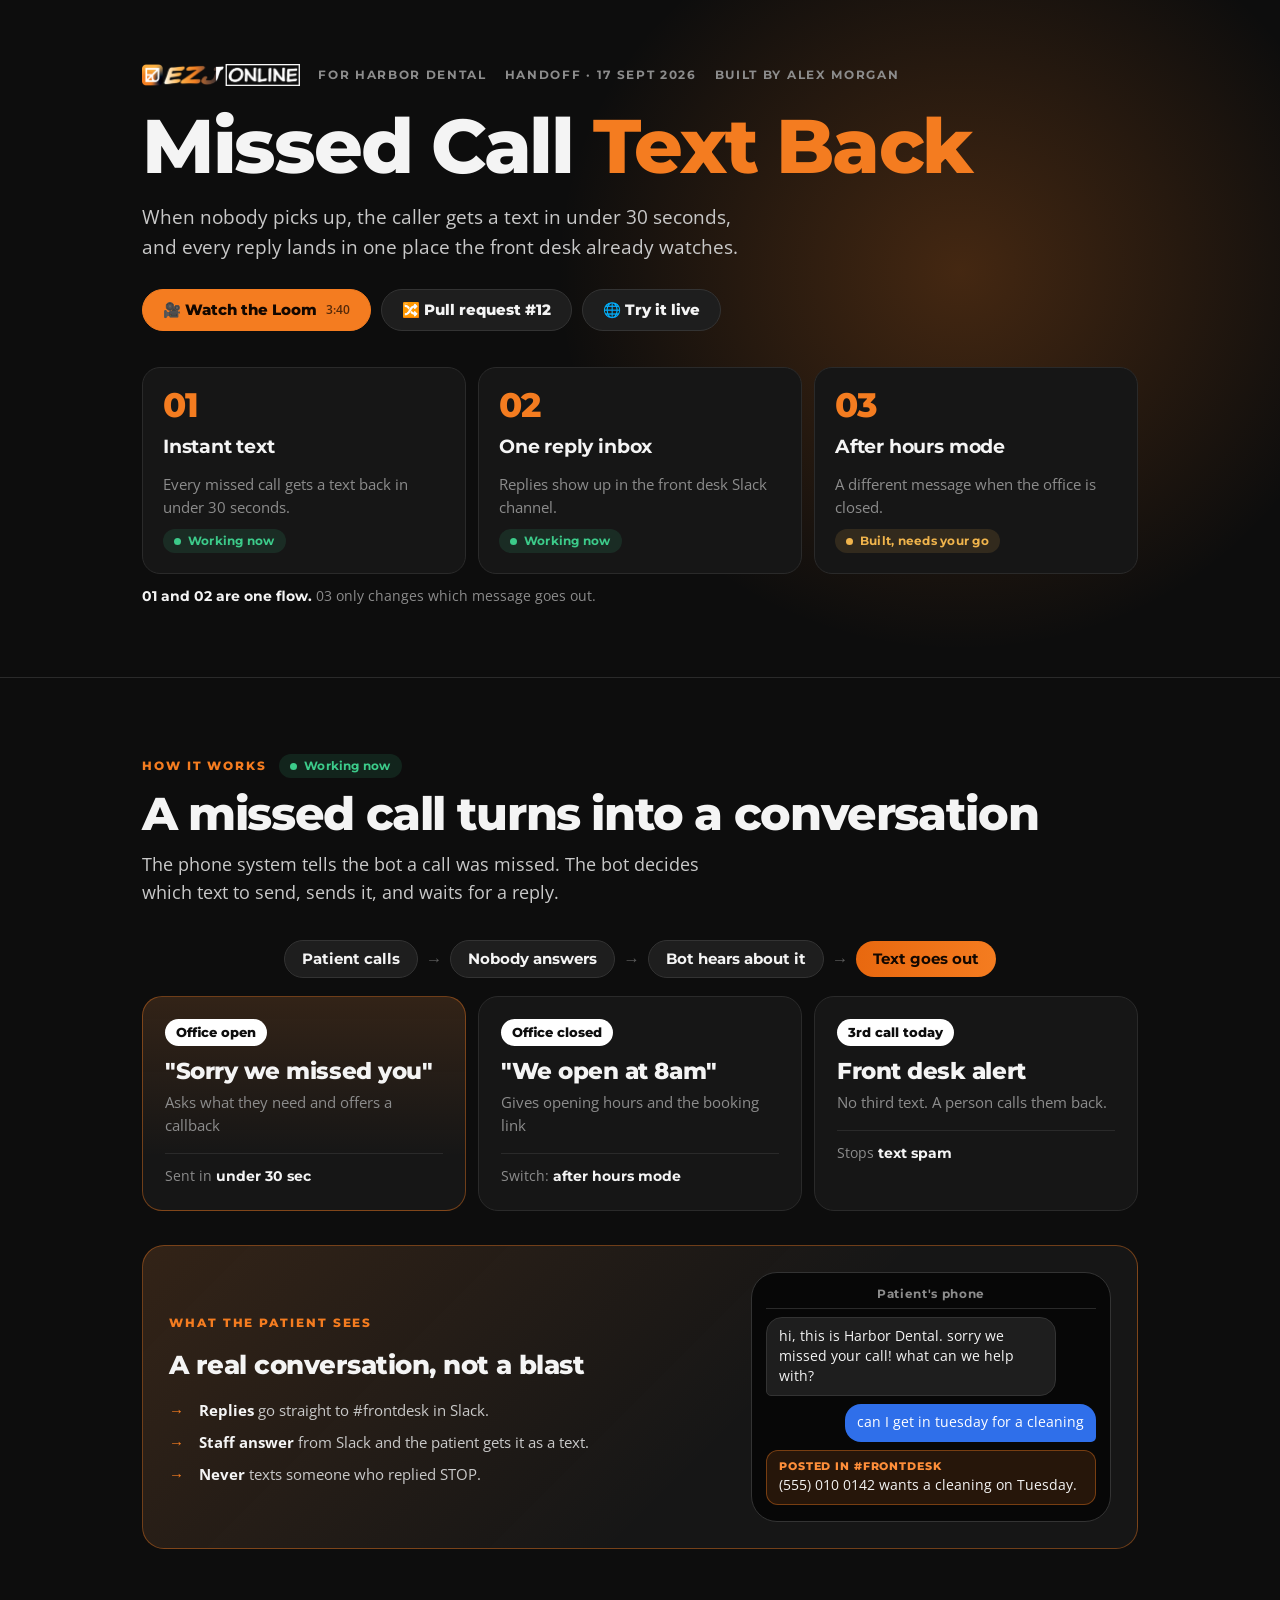
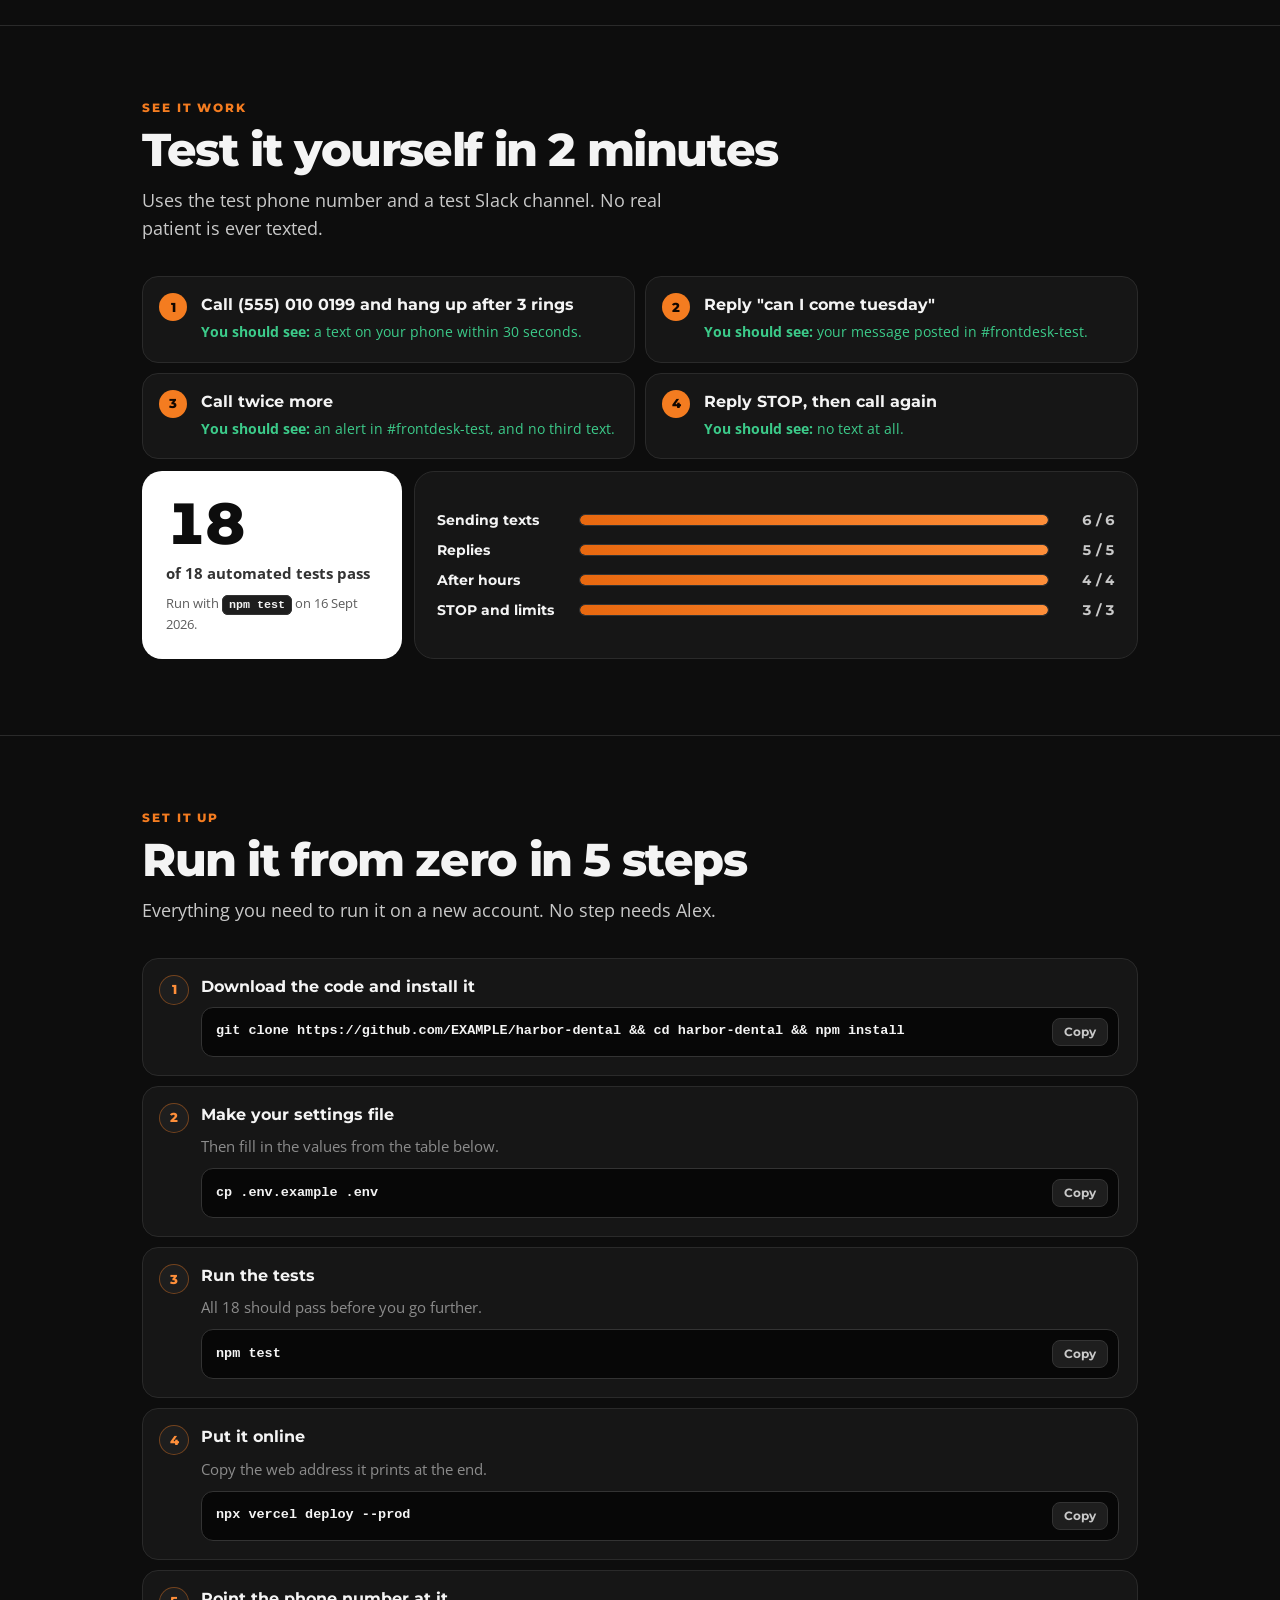
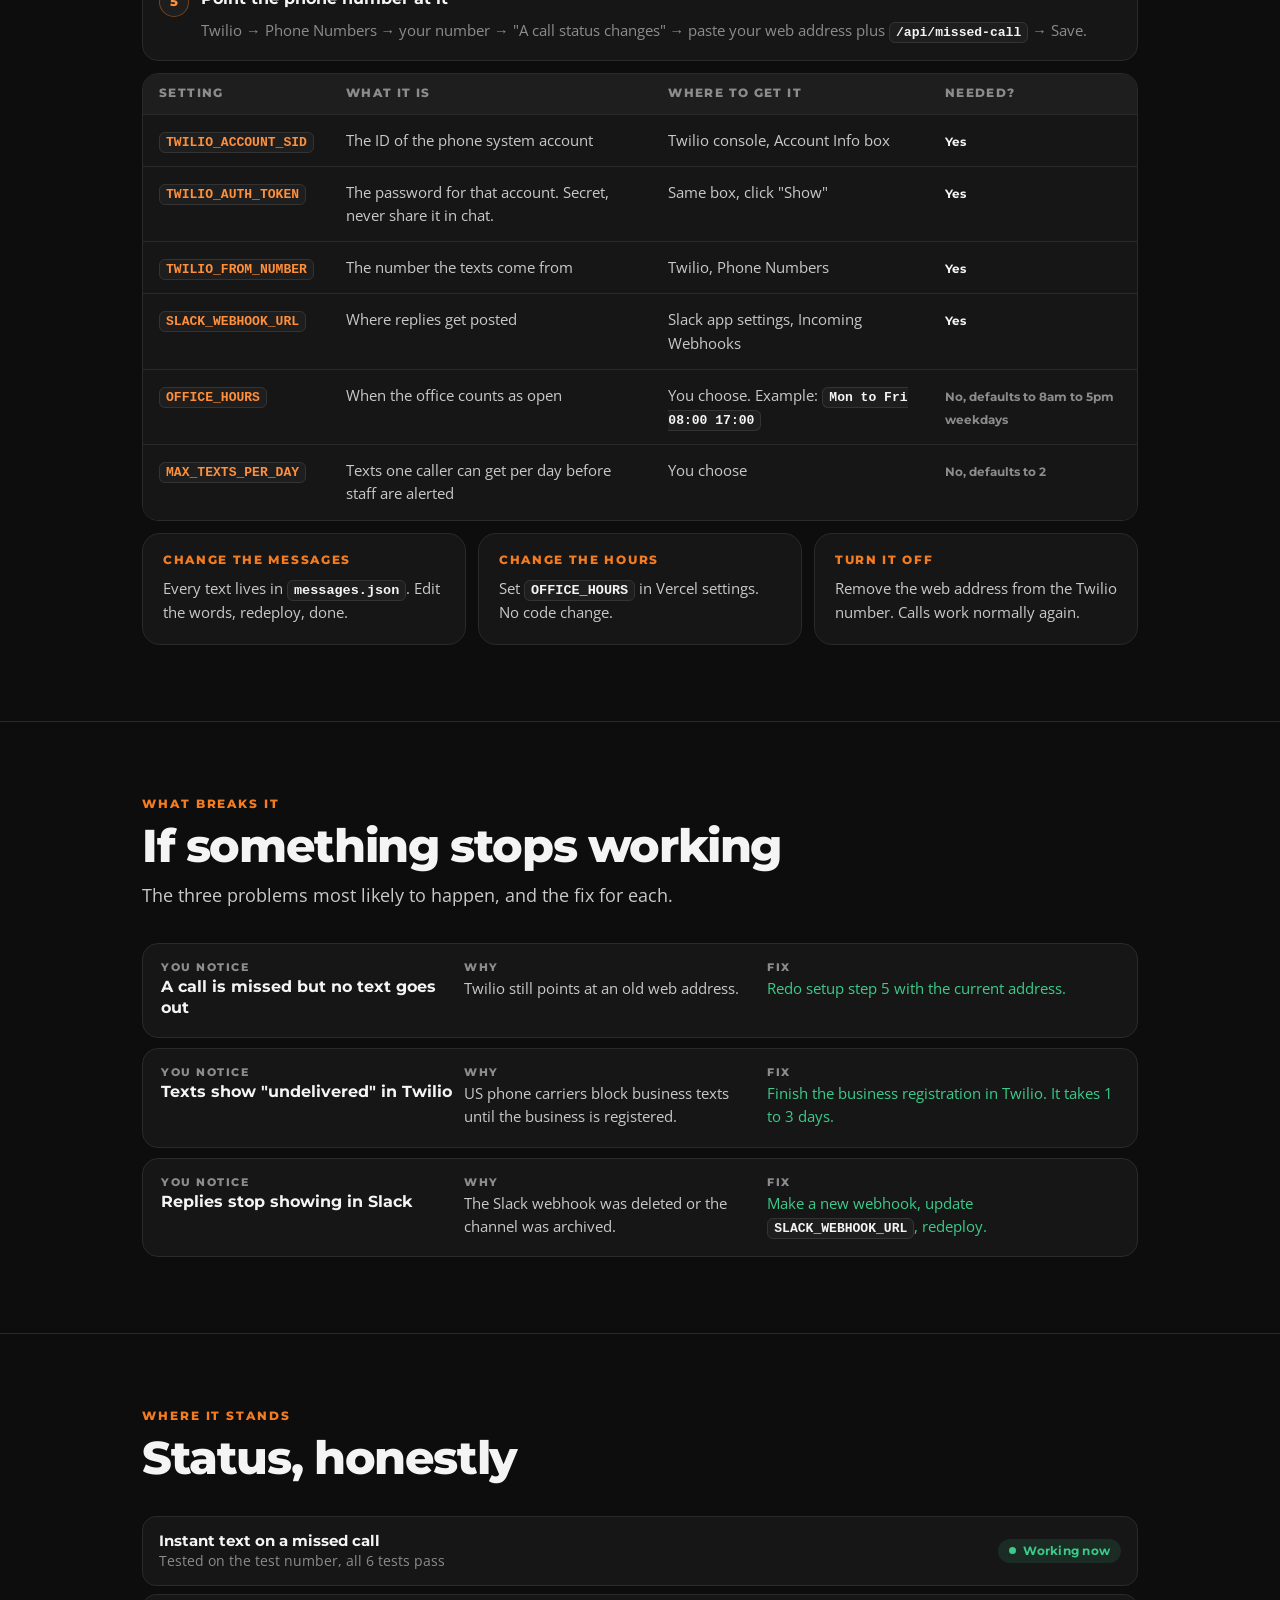
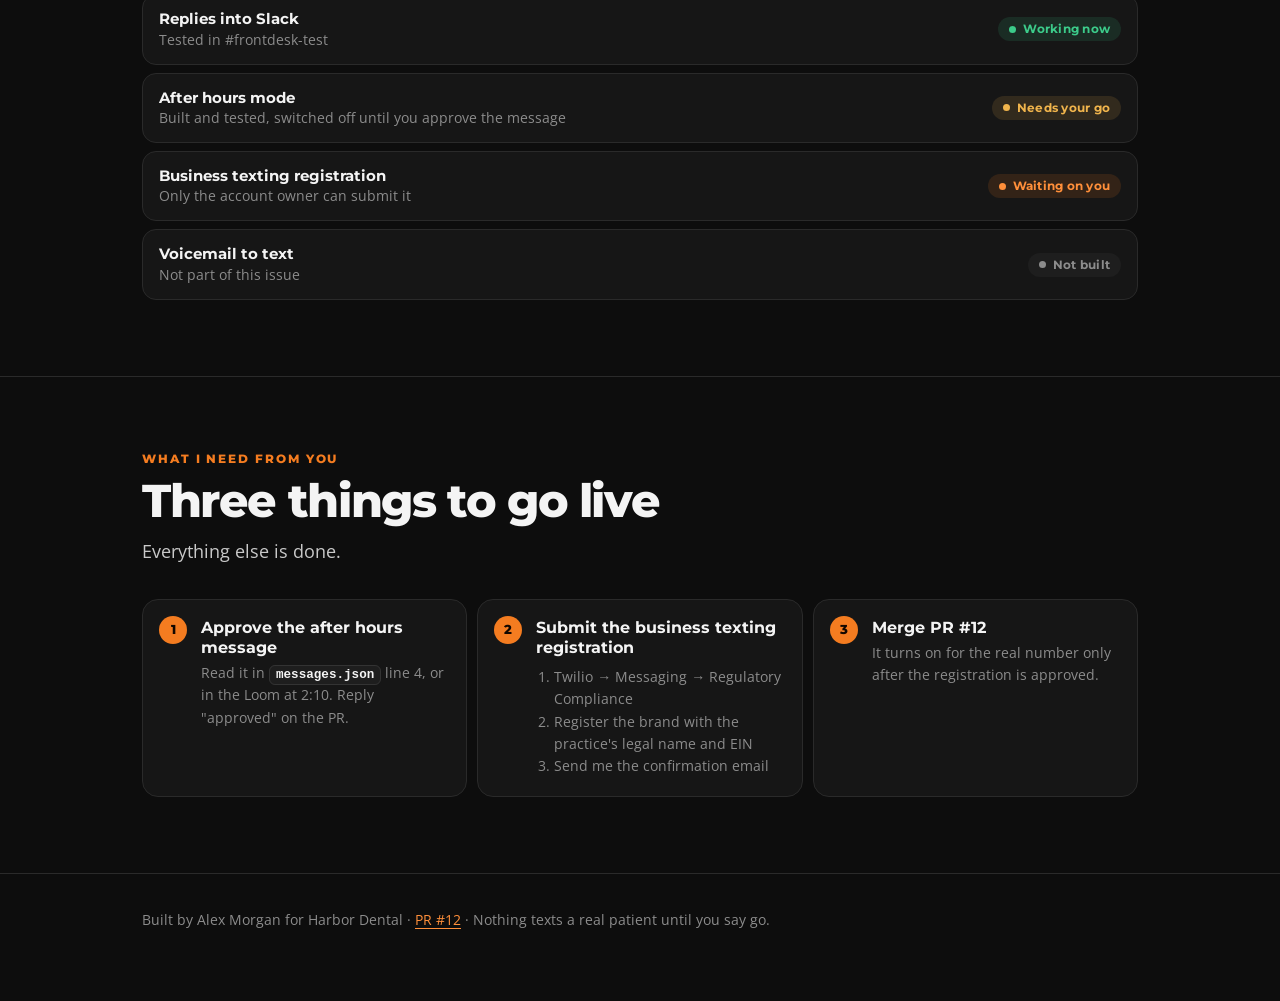
==== skills/ezj-handoff-doc/template/handoff.html @ f64ca6df "Add ezj-handoff-doc skill: branded one page handoff docs anyone can understand Template with the EZJ" ====
<!doctype html>
<html lang="en">
<head>
<meta charset="utf-8">
<meta name="viewport" content="width=device-width, initial-scale=1">
<!-- EXAMPLE CONTENT. Harbor Dental, Alex Morgan and every number on this page are fictional.
     Replace all of it with facts from your own project. scripts/check.mjs fails if any of it is left behind. -->
<title>Missed Call Text Back Handoff</title>
<meta name="robots" content="noindex">
<meta name="description" content="How the Missed Call Text Back works, how to test it, how to set it up, and what is left.">
<link rel="preconnect" href="https://fonts.googleapis.com">
<link rel="preconnect" href="https://fonts.gstatic.com" crossorigin>
<link rel="stylesheet" href="https://fonts.googleapis.com/css2?family=Montserrat:wght@600;700;800&family=Open+Sans:wght@400;600;700&display=swap">
<style>
  /* ===== EZJ Online handoff doc design system. Do not edit tokens. ===== */
  :root {
    --black: #0d0d0d; --panel: #161616; --panel2: #1e1e1e; --line: #2a2a2a; --line2: #333;
    --white: #ffffff; --ink: #f4f4f4; --grey: #8c8c8c; --grey2: #5c5c5c; --soft: #c9c9c9;
    --orange: #F47C20; --orange-hi: #ff8f3a; --orange-lo: #e8680f; --orange-soft: rgba(244,124,32,.13); --orange-line: rgba(244,124,32,.4);
    --green: #3ccb8a; --green-soft: rgba(60,203,138,.12); --amber: #f0b44c; --amber-soft: rgba(240,180,76,.13);
    --red: #ff6b5e; --red-soft: rgba(255,107,94,.12);
    --fd: "Montserrat", "Helvetica Neue", Arial, sans-serif;
    --fb: "Open Sans", "Helvetica Neue", Arial, sans-serif;
    --fm: ui-monospace, "SF Mono", Menlo, Consolas, monospace;
  }
  * { box-sizing: border-box; }
  html { color-scheme: dark; scroll-behavior: smooth; }
  body { margin: 0; background: var(--black); color: var(--ink); font: 400 16.5px/1.6 var(--fb); -webkit-font-smoothing: antialiased; overflow-x: hidden; }
  a { color: var(--orange-hi); text-underline-offset: 3px; }
  a:focus-visible, summary:focus-visible, button:focus-visible { outline: 2px solid var(--orange); outline-offset: 3px; }
  code { font: 600 .9em/1 var(--fm); padding: 2px 6px; border-radius: 6px; background: var(--panel2); border: 1px solid var(--line2); color: var(--ink); }
  .wrap { max-width: 1040px; margin: 0 auto; padding: 0 22px; }
  .eyebrow { font: 800 12px/1 var(--fd); letter-spacing: .16em; text-transform: uppercase; color: var(--orange); }
  h1, h2, h3 { font-family: var(--fd); letter-spacing: -0.03em; margin: 0; text-wrap: balance; }
  h1 { font-weight: 800; font-size: clamp(42px, 7vw, 76px); line-height: 1; }
  h2 { font-weight: 800; font-size: clamp(30px, 4.4vw, 46px); line-height: 1.04; }
  h3 { font-weight: 700; font-size: 19px; letter-spacing: -0.01em; }
  .arrow { color: var(--grey2); font: 700 14px/1 var(--fd); }

  /* status pills: fixed meanings, never invent a new one */
  .pill { display: inline-flex; align-items: center; gap: 7px; padding: 6px 11px; border-radius: 999px; font: 700 12px/1 var(--fd); letter-spacing: .02em; white-space: nowrap; justify-self: start; }
  .pill::before { content: ""; width: 7px; height: 7px; border-radius: 50%; background: currentColor; }
  .pill.ok { color: var(--green); background: var(--green-soft); }       /* Working now */
  .pill.go { color: var(--amber); background: var(--amber-soft); }       /* Built, needs a go or a final step */
  .pill.you { color: var(--orange-hi); background: var(--orange-soft); } /* Waiting on Ethan or the client */
  .pill.off { color: var(--grey); background: var(--panel2); }           /* Not built, out of scope */
  .pill.bad { color: var(--red); background: var(--red-soft); }          /* Broken or failing */

  /* hero */
  .hero { position: relative; padding: 64px 0 56px; border-bottom: 1px solid var(--line); overflow: hidden; }
  .hero::before { content: ""; position: absolute; inset: -40% -20% auto auto; width: 90%; height: 160%; background: radial-gradient(closest-side, rgba(244,124,32,.24), transparent 70%); pointer-events: none; animation: drift 14s ease-in-out infinite alternate; }
  @keyframes drift { from { transform: translate(0,0) scale(1); } to { transform: translate(-6%, 4%) scale(1.08); } }
  .hero .wrap { position: relative; }
  .by { display: flex; gap: 10px 18px; flex-wrap: wrap; align-items: center; margin-bottom: 22px; font: 700 12px/1 var(--fd); letter-spacing: .14em; text-transform: uppercase; color: var(--grey); }
  .by img.logo { height: 22px; width: auto; display: block; }
  .hero h1 span { color: var(--orange); }
  .hero p.sub { margin: 18px 0 0; max-width: 56ch; font-size: 19px; color: var(--soft); }
  .links { display: flex; flex-wrap: wrap; gap: 10px; margin-top: 26px; }
  .btn { display: inline-flex; align-items: center; gap: 9px; padding: 13px 20px; border-radius: 999px; background: var(--panel2); border: 1px solid var(--line2); color: var(--ink); font: 800 14.5px/1 var(--fd); text-decoration: none; transition: border-color .2s, transform .2s; }
  .btn:hover { border-color: var(--orange-line); transform: translateY(-2px); }
  .btn.main { background: var(--orange); color: #120700; border-color: var(--orange); }
  .btn small { font: 600 12px/1 var(--fb); opacity: .7; }
  .tiles { display: grid; gap: 12px; margin-top: 36px; }
  @media (min-width: 820px) { .tiles { grid-template-columns: 1fr 1fr 1fr; } }
  .tile { position: relative; padding: 20px; border-radius: 18px; background: var(--panel); border: 1px solid var(--line); display: grid; gap: 10px; align-content: start; text-decoration: none; color: inherit; transition: border-color .2s, transform .2s; }
  .tile:hover { border-color: var(--orange-line); transform: translateY(-2px); }
  .tile .n { font: 800 34px/1 var(--fd); color: var(--orange); letter-spacing: -0.03em; }
  .tile p { margin: 0; color: var(--grey); font-size: 14.5px; }
  .together { margin-top: 12px; font-size: 13.5px; color: var(--grey); }
  .together b { color: var(--ink); font-family: var(--fd); }

  /* sections */
  section.sys { padding: 76px 0; border-bottom: 1px solid var(--line); }
  .syshead { display: grid; gap: 12px; margin-bottom: 34px; }
  .syshead p { margin: 0; max-width: 58ch; color: var(--soft); font-size: 17.5px; }
  .syshead .row { display: flex; flex-wrap: wrap; gap: 8px 12px; align-items: center; }

  /* flow rail: the one line diagram of how it works */
  .rail { display: flex; flex-wrap: wrap; justify-content: center; align-items: center; gap: 8px; margin-bottom: 18px; }
  .rail span.s { padding: 11px 17px; border-radius: 999px; background: var(--panel2); border: 1px solid var(--line2); font: 700 14.5px/1 var(--fd); }
  .rail span.s.hot { background: linear-gradient(90deg, var(--orange-lo), var(--orange), var(--orange-hi)); background-size: 200% 100%; color: #120700; border: 0; animation: shine 4s linear infinite; }
  @keyframes shine { from { background-position: 0% 0; } to { background-position: 200% 0; } }
  .rail i { font-style: normal; color: var(--grey2); font-weight: 700; animation: nudge 2.4s ease-in-out infinite; }
  .rail i:nth-of-type(2) { animation-delay: .3s; } .rail i:nth-of-type(3) { animation-delay: .6s; } .rail i:nth-of-type(4) { animation-delay: .9s; }
  @keyframes nudge { 0%, 100% { color: var(--grey2); transform: none; } 50% { color: var(--orange); transform: translateX(3px); } }

  /* routes: where things branch */
  .routes { display: grid; gap: 12px; }
  @media (min-width: 820px) { .routes { grid-template-columns: repeat(3, 1fr); } }
  .route { padding: 22px; border-radius: 20px; background: var(--panel); border: 1px solid var(--line); display: grid; gap: 12px; align-content: start; }
  .route.main { background: linear-gradient(180deg, var(--orange-soft), transparent 75%), var(--panel); border-color: var(--orange-line); }
  .chips { display: flex; flex-wrap: wrap; gap: 6px; }
  .chips span { padding: 7px 11px; border-radius: 999px; background: var(--white); color: var(--black); font: 800 13px/1 var(--fd); }
  .route .to { font: 800 23px/1.15 var(--fd); letter-spacing: -0.02em; }
  .route .where { color: var(--grey); font-size: 14.5px; margin-top: -6px; }
  .route .foot { margin-top: 4px; padding-top: 12px; border-top: 1px solid var(--line); font-size: 13.5px; color: var(--grey); }
  .route .foot b { color: var(--ink); font-family: var(--fd); font-weight: 700; }

  /* lanes: timed sequences, with the real messages behind a toggle */
  .lanes { display: grid; gap: 12px; }
  .lane { display: grid; gap: 14px; padding: 18px; border-radius: 18px; background: var(--panel); border: 1px solid var(--line); }
  @media (min-width: 860px) { .lane { grid-template-columns: 230px 1fr 170px; align-items: center; } }
  .who { display: grid; gap: 4px; }
  .who .t { font: 800 16.5px/1.25 var(--fd); letter-spacing: -0.01em; }
  .who .d { font-size: 13.5px; color: var(--grey); }
  .track { display: flex; flex-wrap: wrap; gap: 8px; align-items: center; }
  .touch { display: inline-flex; align-items: center; gap: 8px; padding: 8px 12px 8px 8px; border-radius: 999px; background: var(--panel2); border: 1px solid var(--line2); font: 700 13px/1 var(--fd); }
  .touch .ic { width: 24px; height: 24px; border-radius: 50%; display: grid; place-items: center; font-size: 12px; background: var(--orange); color: #120700; }
  .touch .ic.alt { background: var(--white); color: var(--black); }
  .ends { font: 700 12.5px/1.35 var(--fd); color: var(--green); padding: 8px 12px; border-radius: 12px; background: var(--green-soft); }
  details { grid-column: 1 / -1; border-top: 1px solid var(--line); padding-top: 10px; }
  summary { cursor: pointer; font: 700 13px/1 var(--fd); color: var(--orange-hi); list-style: none; }
  summary::-webkit-details-marker { display: none; }
  summary::after { content: " +"; }
  details[open] summary::after { content: " \2212"; }
  .msgs { display: grid; gap: 8px; margin-top: 12px; }
  .msg { display: grid; grid-template-columns: 96px 1fr; gap: 12px; align-items: start; }
  .msg .when { font: 700 12px/1.4 var(--fd); color: var(--grey); padding-top: 9px; }
  .bubble { padding: 10px 13px; border-radius: 16px 16px 16px 5px; background: var(--panel2); border: 1px solid var(--line2); font-size: 14.5px; }

  /* pipe: stages something moves through */
  .pipe { display: flex; flex-wrap: wrap; gap: 8px; align-items: center; margin-top: 34px; padding: 18px; border-radius: 18px; background: var(--panel); border: 1px solid var(--line); }
  .pipe .lbl { width: 100%; font: 800 12px/1 var(--fd); letter-spacing: .14em; text-transform: uppercase; color: var(--grey); margin-bottom: 4px; }
  .stage { padding: 9px 13px; border-radius: 8px; background: var(--panel2); border: 1px solid var(--line2); font: 700 13.5px/1 var(--fd); }
  .stage.auto { border-color: var(--orange-line); }
  .stage.manual { border-style: dashed; }
  .key { width: 100%; display: flex; flex-wrap: wrap; gap: 14px; margin-top: 6px; font-size: 12.5px; color: var(--grey); }
  .key span::before { content: ""; display: inline-block; width: 12px; height: 12px; border-radius: 3px; margin-right: 6px; vertical-align: -2px; background: var(--panel2); border: 1px solid var(--orange-line); }
  .key span.m::before { border: 1px dashed var(--line2); }

  /* feature: a highlighted card with a phone style chat beside it */
  .feature { display: grid; gap: 18px; margin-top: 34px; padding: 26px; border-radius: 22px; background: linear-gradient(135deg, var(--orange-soft), transparent 60%), var(--panel); border: 1px solid var(--orange-line); }
  @media (min-width: 860px) { .feature { grid-template-columns: 1fr 360px; align-items: center; } }
  .feature h3 { font-size: 26px; font-weight: 800; letter-spacing: -0.02em; margin-top: 10px; }
  .feature ul { margin: 12px 0 0; padding: 0; list-style: none; display: grid; gap: 8px; }
  .feature li { display: grid; grid-template-columns: 22px 1fr; gap: 8px; color: var(--soft); font-size: 15px; }
  .feature li b { color: var(--ink); }
  .feature li::before { content: "\2192"; color: var(--orange); font-weight: 700; }
  .phone { padding: 16px 14px; border-radius: 26px; background: #070707; border: 1px solid var(--line2); display: grid; gap: 8px; }
  .phone .top { text-align: center; font: 700 11.5px/1 var(--fd); color: var(--grey); letter-spacing: .06em; padding-bottom: 8px; border-bottom: 1px solid var(--line); }
  .b { max-width: 88%; padding: 9px 12px; border-radius: 16px; font-size: 13.5px; line-height: 1.45; }
  .b.them { justify-self: end; background: #2f6fea; color: #fff; border-bottom-right-radius: 5px; }
  .b.bot { justify-self: start; background: var(--panel2); border: 1px solid var(--line2); border-bottom-left-radius: 5px; }
  .b.alert { justify-self: stretch; max-width: 100%; background: var(--orange-soft); border: 1px solid var(--orange-line); border-radius: 12px; }
  .b.alert b { display: block; font: 800 11px/1.2 var(--fd); letter-spacing: .08em; color: var(--orange-hi); margin-bottom: 3px; }

  /* try it: numbered steps with what you should see */
  .trysteps { display: grid; gap: 10px; counter-reset: st; }
  @media (min-width: 860px) { .trysteps { grid-template-columns: 1fr 1fr; } }
  .trystep { position: relative; padding: 18px 18px 18px 58px; border-radius: 16px; background: var(--panel); border: 1px solid var(--line); display: grid; gap: 6px; align-content: start; }
  .trystep::before { counter-increment: st; content: counter(st); position: absolute; left: 16px; top: 16px; width: 28px; height: 28px; border-radius: 50%; display: grid; place-items: center; background: var(--orange); color: #120700; font: 800 13px/1 var(--fd); }
  .trystep b { font: 700 15.5px/1.3 var(--fd); }
  .trystep .see { font-size: 14px; color: var(--green); }
  .trystep .see::before { content: "You should see: "; font-weight: 700; }

  /* stat card + bar chart: only real numbers from real runs */
  .statgrid { display: grid; gap: 12px; margin-top: 12px; }
  @media (min-width: 860px) { .statgrid { grid-template-columns: 260px 1fr; align-items: stretch; } }
  .bigstat { padding: 24px; border-radius: 20px; background: var(--white); color: var(--black); display: grid; gap: 8px; align-content: center; }
  .bigstat .big { font: 800 58px/1 var(--fd); letter-spacing: -0.04em; font-variant-numeric: tabular-nums; }
  .bigstat p { margin: 0; font-size: 15px; color: #333; }
  .bigstat .note { font-size: 13px; color: #5c5c5c; }
  .bars { padding: 22px; border-radius: 20px; background: var(--panel); border: 1px solid var(--line); display: grid; gap: 14px; align-content: center; }
  .bar { display: grid; grid-template-columns: 130px 1fr 54px; gap: 12px; align-items: center; font: 700 13.5px/1.2 var(--fd); }
  .bar .track2 { height: 12px; border-radius: 999px; background: var(--panel2); border: 1px solid var(--line2); overflow: hidden; }
  .bar .track2 i { display: block; height: 100%; width: var(--w); border-radius: 999px; background: linear-gradient(90deg, var(--orange-lo), var(--orange-hi)); transition: width 1.1s cubic-bezier(.2,.7,.2,1); }
  .bar .v { text-align: right; color: var(--soft); font-variant-numeric: tabular-nums; }
  .minibars { display: flex; gap: 6px; align-items: flex-end; height: 70px; }
  .minibars span { flex: 1; border-radius: 6px 6px 2px 2px; background: linear-gradient(180deg, var(--orange-hi), var(--orange-lo)); display: grid; place-items: end center; padding-bottom: 5px; font: 800 11px/1 var(--fd); color: #120700; }

  /* setup: commands with copy buttons */
  .setup { display: grid; gap: 10px; counter-reset: su; }
  .su { display: grid; gap: 10px; padding: 18px 18px 18px 58px; position: relative; border-radius: 16px; background: var(--panel); border: 1px solid var(--line); }
  .su::before { counter-increment: su; content: counter(su); position: absolute; left: 16px; top: 16px; width: 28px; height: 28px; border-radius: 50%; display: grid; place-items: center; background: var(--panel2); border: 1px solid var(--orange-line); color: var(--orange-hi); font: 800 13px/1 var(--fd); }
  .su b { font: 700 15.5px/1.3 var(--fd); }
  .su p { margin: 0; color: var(--grey); font-size: 14.5px; }
  .su > * { min-width: 0; }
  .cmd { display: flex; align-items: center; gap: 10px; padding: 10px 10px 10px 14px; border-radius: 12px; background: #070707; border: 1px solid var(--line2); overflow: hidden; }
  .cmd code { flex: 1; min-width: 0; overflow-x: auto; background: none; border: 0; padding: 4px 0; white-space: pre; font-size: 13.5px; line-height: 1.4; color: var(--ink); }
  .cp { flex: none; cursor: pointer; padding: 7px 11px; border-radius: 8px; border: 1px solid var(--line2); background: var(--panel2); color: var(--soft); font: 700 12px/1 var(--fd); }
  .cp.done { color: var(--green); border-color: var(--green); }

  /* settings table */
  .tablewrap { overflow-x: auto; border-radius: 16px; border: 1px solid var(--line); margin-top: 12px; }
  table.env { width: 100%; border-collapse: collapse; min-width: 640px; font-size: 14.5px; }
  table.env th { text-align: left; font: 800 11.5px/1 var(--fd); letter-spacing: .12em; text-transform: uppercase; color: var(--grey); padding: 14px 16px; background: var(--panel2); }
  table.env td { padding: 14px 16px; border-top: 1px solid var(--line); vertical-align: top; color: var(--soft); background: var(--panel); }
  table.env td:first-child code { color: var(--orange-hi); }
  .req { font: 700 12px/1 var(--fd); color: var(--ink); }
  .req.no { color: var(--grey); }

  /* cards: small explainer cards in a row */
  .cards { display: grid; gap: 12px; margin-top: 12px; }
  @media (min-width: 860px) { .cards { grid-template-columns: repeat(3, 1fr); } }
  .card { padding: 20px; border-radius: 18px; background: var(--panel); border: 1px solid var(--line); display: grid; gap: 10px; align-content: start; }
  .card .k { font: 800 12px/1 var(--fd); letter-spacing: .14em; text-transform: uppercase; color: var(--orange); }
  .card p { margin: 0; color: var(--soft); font-size: 15px; }

  /* what breaks it */
  .breaks { display: grid; gap: 10px; }
  .brk { display: grid; gap: 10px; padding: 18px; border-radius: 16px; background: var(--panel); border: 1px solid var(--line); }
  @media (min-width: 860px) { .brk { grid-template-columns: 1fr 1fr 1.2fr; align-items: start; } }
  .brk div { display: grid; gap: 4px; }
  .brk .l { font: 800 11px/1 var(--fd); letter-spacing: .14em; text-transform: uppercase; color: var(--grey); }
  .brk .sym { font: 700 15.5px/1.35 var(--fd); color: var(--ink); }
  .brk .why { color: var(--soft); font-size: 14.5px; }
  .brk .fix { color: var(--green); font-size: 14.5px; }

  /* status board */
  .board { display: grid; gap: 8px; }
  .srow { display: grid; grid-template-columns: 1fr auto; gap: 12px; align-items: center; padding: 14px 16px; border-radius: 14px; background: var(--panel); border: 1px solid var(--line); }
  .srow .what { font: 700 15px/1.3 var(--fd); }
  .srow .what small { display: block; font: 400 13.5px/1.4 var(--fb); color: var(--grey); margin-top: 2px; }

  /* asks: what Ethan or the client has to do */
  .asks { display: grid; gap: 10px; grid-template-columns: repeat(auto-fit, minmax(290px, 1fr)); counter-reset: ask; }
  .ask { position: relative; padding: 18px 18px 18px 58px; border-radius: 16px; background: var(--panel); border: 1px solid var(--line); display: grid; gap: 4px; align-content: start; }
  .ask::before { counter-increment: ask; content: counter(ask); position: absolute; left: 16px; top: 16px; width: 28px; height: 28px; border-radius: 50%; display: grid; place-items: center; background: var(--orange); color: #120700; font: 800 13px/1 var(--fd); }
  .ask b { font: 700 15.5px/1.3 var(--fd); }
  .ask span, .ask ol { color: var(--grey); font-size: 14px; }
  .ask ol { margin: 4px 0 0; padding-left: 18px; }

  footer { padding: 36px 0 70px; color: var(--grey); font-size: 13.5px; }

  /* motion: reveal on scroll, only when JS runs, never for reduced motion */
  .js .rv { opacity: 0; transform: translateY(16px); transition: opacity .6s ease, transform .6s cubic-bezier(.2,.7,.2,1); }
  .js .rv.in { opacity: 1; transform: none; }
  .js .bar .track2 i { width: 0; }
  .js .bar.in .track2 i { width: var(--w); }
  @media (prefers-reduced-motion: reduce) {
    *, *::before { animation: none !important; transition: none !important; }
    .js .rv { opacity: 1; transform: none; }
    .js .bar .track2 i { width: var(--w); }
  }
</style>
</head>
<body>

<header class="hero">
  <div class="wrap">
    <!-- LOGO: never edit, retype, or move this img. check.mjs --fix-logo restores it. -->
    <div class="by"><img class="logo" src="[data-uri]" alt="EZJ Online" width="158" height="22"><span>for Harbor Dental</span><span>Handoff · 17 Sept 2026</span><span>Built by Alex Morgan</span></div>
    <h1>Missed Call <span>Text Back</span></h1>
    <p class="sub">When nobody picks up, the caller gets a text in under 30 seconds, and every reply lands in one place the front desk already watches.</p>
    <div class="links">
      <a class="btn main" href="https://www.loom.com/share/EXAMPLE">🎥 Watch the Loom <small>3:40</small></a>
      <a class="btn" href="https://github.com/EXAMPLE/harbor-dental/pull/12">🔀 Pull request #12</a>
      <a class="btn" href="https://harbor-text-back.vercel.app">🌐 Try it live</a>
    </div>
    <div class="tiles">
      <a class="tile" href="#how"><span class="n">01</span><h3>Instant text</h3><p>Every missed call gets a text back in under 30 seconds.</p><span class="pill ok">Working now</span></a>
      <a class="tile" href="#how"><span class="n">02</span><h3>One reply inbox</h3><p>Replies show up in the front desk Slack channel.</p><span class="pill ok">Working now</span></a>
      <a class="tile" href="#status"><span class="n">03</span><h3>After hours mode</h3><p>A different message when the office is closed.</p><span class="pill go">Built, needs your go</span></a>
    </div>
    <p class="together"><b>01 and 02 are one flow.</b> 03 only changes which message goes out.</p>
  </div>
</header>

<main>
  <section class="sys" id="how"><div class="wrap">
    <div class="syshead">
      <div class="row"><span class="eyebrow">How it works</span><span class="pill ok">Working now</span></div>
      <h2>A missed call turns into a conversation</h2>
      <p>The phone system tells the bot a call was missed. The bot decides which text to send, sends it, and waits for a reply.</p>
    </div>
    <div class="rail"><span class="s">Patient calls</span><i>→</i><span class="s">Nobody answers</span><i>→</i><span class="s">Bot hears about it</span><i>→</i><span class="s hot">Text goes out</span></div>
    <div class="routes">
      <div class="route main">
        <div class="chips"><span>Office open</span></div>
        <div class="to">"Sorry we missed you"</div>
        <div class="where">Asks what they need and offers a callback</div>
        <div class="foot">Sent in <b>under 30 sec</b></div>
      </div>
      <div class="route">
        <div class="chips"><span>Office closed</span></div>
        <div class="to">"We open at 8am"</div>
        <div class="where">Gives opening hours and the booking link</div>
        <div class="foot">Switch: <b>after hours mode</b></div>
      </div>
      <div class="route">
        <div class="chips"><span>3rd call today</span></div>
        <div class="to">Front desk alert</div>
        <div class="where">No third text. A person calls them back.</div>
        <div class="foot">Stops <b>text spam</b></div>
      </div>
    </div>
    <div class="feature">
      <div>
        <span class="eyebrow">What the patient sees</span>
        <h3>A real conversation, not a blast</h3>
        <ul>
          <li><span><b>Replies</b> go straight to #frontdesk in Slack.</span></li>
          <li><span><b>Staff answer</b> from Slack and the patient gets it as a text.</span></li>
          <li><span><b>Never</b> texts someone who replied STOP.</span></li>
        </ul>
      </div>
      <div class="phone">
        <div class="top">Patient's phone</div>
        <div class="b bot">hi, this is Harbor Dental. sorry we missed your call! what can we help with?</div>
        <div class="b them">can I get in tuesday for a cleaning</div>
        <div class="b alert"><b>POSTED IN #FRONTDESK</b>(555) 010 0142 wants a cleaning on Tuesday.</div>
      </div>
    </div>
  </div></section>

  <section class="sys" id="try"><div class="wrap">
    <div class="syshead">
      <div class="row"><span class="eyebrow">See it work</span></div>
      <h2>Test it yourself in 2 minutes</h2>
      <p>Uses the test phone number and a test Slack channel. No real patient is ever texted.</p>
    </div>
    <div class="trysteps">
      <div class="trystep"><b>Call (555) 010 0199 and hang up after 3 rings</b><span class="see">a text on your phone within 30 seconds.</span></div>
      <div class="trystep"><b>Reply "can I come tuesday"</b><span class="see">your message posted in #frontdesk-test.</span></div>
      <div class="trystep"><b>Call twice more</b><span class="see">an alert in #frontdesk-test, and no third text.</span></div>
      <div class="trystep"><b>Reply STOP, then call again</b><span class="see">no text at all.</span></div>
    </div>
    <div class="statgrid">
      <div class="bigstat">
        <span class="big" data-count="18">18</span>
        <p><b>of 18 automated tests pass</b></p>
        <p class="note">Run with <code>npm test</code> on 16 Sept 2026.</p>
      </div>
      <div class="bars">
        <div class="bar"><span>Sending texts</span><span class="track2"><i style="--w:100%"></i></span><span class="v">6 / 6</span></div>
        <div class="bar"><span>Replies</span><span class="track2"><i style="--w:100%"></i></span><span class="v">5 / 5</span></div>
        <div class="bar"><span>After hours</span><span class="track2"><i style="--w:100%"></i></span><span class="v">4 / 4</span></div>
        <div class="bar"><span>STOP and limits</span><span class="track2"><i style="--w:100%"></i></span><span class="v">3 / 3</span></div>
      </div>
    </div>
  </div></section>

  <section class="sys" id="setup"><div class="wrap">
    <div class="syshead">
      <div class="row"><span class="eyebrow">Set it up</span></div>
      <h2>Run it from zero in 5 steps</h2>
      <p>Everything you need to run it on a new account. No step needs Alex.</p>
    </div>
    <div class="setup">
      <div class="su"><b>Download the code and install it</b><div class="cmd"><code>git clone https://github.com/EXAMPLE/harbor-dental && cd harbor-dental && npm install</code><button class="cp" type="button">Copy</button></div></div>
      <div class="su"><b>Make your settings file</b><p>Then fill in the values from the table below.</p><div class="cmd"><code>cp .env.example .env</code><button class="cp" type="button">Copy</button></div></div>
      <div class="su"><b>Run the tests</b><p>All 18 should pass before you go further.</p><div class="cmd"><code>npm test</code><button class="cp" type="button">Copy</button></div></div>
      <div class="su"><b>Put it online</b><p>Copy the web address it prints at the end.</p><div class="cmd"><code>npx vercel deploy --prod</code><button class="cp" type="button">Copy</button></div></div>
      <div class="su"><b>Point the phone number at it</b><p>Twilio → Phone Numbers → your number → "A call status changes" → paste your web address plus <code>/api/missed-call</code> → Save.</p></div>
    </div>
    <div class="tablewrap">
      <table class="env">
        <thead><tr><th>Setting</th><th>What it is</th><th>Where to get it</th><th>Needed?</th></tr></thead>
        <tbody>
          <tr><td><code>TWILIO_ACCOUNT_SID</code></td><td>The ID of the phone system account</td><td>Twilio console, Account Info box</td><td><span class="req">Yes</span></td></tr>
          <tr><td><code>TWILIO_AUTH_TOKEN</code></td><td>The password for that account. Secret, never share it in chat.</td><td>Same box, click "Show"</td><td><span class="req">Yes</span></td></tr>
          <tr><td><code>TWILIO_FROM_NUMBER</code></td><td>The number the texts come from</td><td>Twilio, Phone Numbers</td><td><span class="req">Yes</span></td></tr>
          <tr><td><code>SLACK_WEBHOOK_URL</code></td><td>Where replies get posted</td><td>Slack app settings, Incoming Webhooks</td><td><span class="req">Yes</span></td></tr>
          <tr><td><code>OFFICE_HOURS</code></td><td>When the office counts as open</td><td>You choose. Example: <code>Mon to Fri 08:00 17:00</code></td><td><span class="req no">No, defaults to 8am to 5pm weekdays</span></td></tr>
          <tr><td><code>MAX_TEXTS_PER_DAY</code></td><td>Texts one caller can get per day before staff are alerted</td><td>You choose</td><td><span class="req no">No, defaults to 2</span></td></tr>
        </tbody>
      </table>
    </div>
    <div class="cards">
      <div class="card"><span class="k">Change the messages</span><p>Every text lives in <code>messages.json</code>. Edit the words, redeploy, done.</p></div>
      <div class="card"><span class="k">Change the hours</span><p>Set <code>OFFICE_HOURS</code> in Vercel settings. No code change.</p></div>
      <div class="card"><span class="k">Turn it off</span><p>Remove the web address from the Twilio number. Calls work normally again.</p></div>
    </div>
  </div></section>

  <section class="sys" id="breaks"><div class="wrap">
    <div class="syshead">
      <div class="row"><span class="eyebrow">What breaks it</span></div>
      <h2>If something stops working</h2>
      <p>The three problems most likely to happen, and the fix for each.</p>
    </div>
    <div class="breaks">
      <div class="brk"><div><span class="l">You notice</span><span class="sym">A call is missed but no text goes out</span></div><div><span class="l">Why</span><span class="why">Twilio still points at an old web address.</span></div><div><span class="l">Fix</span><span class="fix">Redo setup step 5 with the current address.</span></div></div>
      <div class="brk"><div><span class="l">You notice</span><span class="sym">Texts show "undelivered" in Twilio</span></div><div><span class="l">Why</span><span class="why">US phone carriers block business texts until the business is registered.</span></div><div><span class="l">Fix</span><span class="fix">Finish the business registration in Twilio. It takes 1 to 3 days.</span></div></div>
      <div class="brk"><div><span class="l">You notice</span><span class="sym">Replies stop showing in Slack</span></div><div><span class="l">Why</span><span class="why">The Slack webhook was deleted or the channel was archived.</span></div><div><span class="l">Fix</span><span class="fix">Make a new webhook, update <code>SLACK_WEBHOOK_URL</code>, redeploy.</span></div></div>
    </div>
  </div></section>

  <section class="sys" id="status"><div class="wrap">
    <div class="syshead"><span class="eyebrow">Where it stands</span><h2>Status, honestly</h2></div>
    <div class="board">
      <div class="srow"><span class="what">Instant text on a missed call<small>Tested on the test number, all 6 tests pass</small></span><span class="pill ok">Working now</span></div>
      <div class="srow"><span class="what">Replies into Slack<small>Tested in #frontdesk-test</small></span><span class="pill ok">Working now</span></div>
      <div class="srow"><span class="what">After hours mode<small>Built and tested, switched off until you approve the message</small></span><span class="pill go">Needs your go</span></div>
      <div class="srow"><span class="what">Business texting registration<small>Only the account owner can submit it</small></span><span class="pill you">Waiting on you</span></div>
      <div class="srow"><span class="what">Voicemail to text<small>Not part of this issue</small></span><span class="pill off">Not built</span></div>
    </div>
  </div></section>

  <section class="sys" id="asks"><div class="wrap">
    <div class="syshead"><span class="eyebrow">What I need from you</span><h2>Three things to go live</h2><p>Everything else is done.</p></div>
    <div class="asks">
      <div class="ask"><b>Approve the after hours message</b><span>Read it in <code>messages.json</code> line 4, or in the Loom at 2:10. Reply "approved" on the PR.</span></div>
      <div class="ask"><b>Submit the business texting registration</b><ol><li>Twilio → Messaging → Regulatory Compliance</li><li>Register the brand with the practice's legal name and EIN</li><li>Send me the confirmation email</li></ol></div>
      <div class="ask"><b>Merge PR #12</b><span>It turns on for the real number only after the registration is approved.</span></div>
    </div>
  </div></section>
</main>

<footer><div class="wrap">Built by Alex Morgan for Harbor Dental · <a href="https://github.com/EXAMPLE/harbor-dental/pull/12">PR #12</a> · Nothing texts a real patient until you say go.</div></footer>

<script>
  // Motion and copy buttons. The page reads fine with this script removed.
  document.documentElement.classList.add('js');
  (function () {
    var reduce = window.matchMedia('(prefers-reduced-motion: reduce)').matches;
    var sel = '.syshead, .tile, .rail, .route, .lane, .feature, .trystep, .bigstat, .bars, .bar, .su, .tablewrap, .card, .brk, .srow, .ask, .pipe';
    var els = document.querySelectorAll(sel);
    function countUp(el) {
      var target = parseFloat(el.getAttribute('data-count'));
      if (isNaN(target) || reduce) return;
      var dec = (el.getAttribute('data-count').split('.')[1] || '').length, t0 = null;
      function step(ts) {
        if (!t0) t0 = ts;
        var p = Math.min((ts - t0) / 1100, 1), e = 1 - Math.pow(1 - p, 3);
        el.textContent = (target * e).toLocaleString('en-US', { minimumFractionDigits: dec, maximumFractionDigits: dec });
        if (p < 1) requestAnimationFrame(step);
      }
      requestAnimationFrame(step);
    }
    if (!('IntersectionObserver' in window)) { els.forEach(function (el) { el.classList.add('in'); }); return; }
    els.forEach(function (el, i) { if (!el.classList.contains('bar')) el.classList.add('rv'); el.style.transitionDelay = (i % 3) * 70 + 'ms'; });
    var io = new IntersectionObserver(function (entries) {
      entries.forEach(function (en) {
        if (!en.isIntersecting) return;
        en.target.classList.add('in');
        en.target.querySelectorAll('[data-count]').forEach(countUp);
        io.unobserve(en.target);
      });
    }, { threshold: 0.12 });
    els.forEach(function (el) { io.observe(el); });
  })();
  document.querySelectorAll('.cp').forEach(function (b) {
    b.addEventListener('click', function () {
      var text = b.parentNode.querySelector('code').textContent;
      function ok() { b.textContent = 'Copied'; b.classList.add('done'); setTimeout(function () { b.textContent = 'Copy'; b.classList.remove('done'); }, 1600); }
      if (navigator.clipboard) navigator.clipboard.writeText(text).then(ok, ok); else ok();
    });
  });
</script>
</body>
</html>
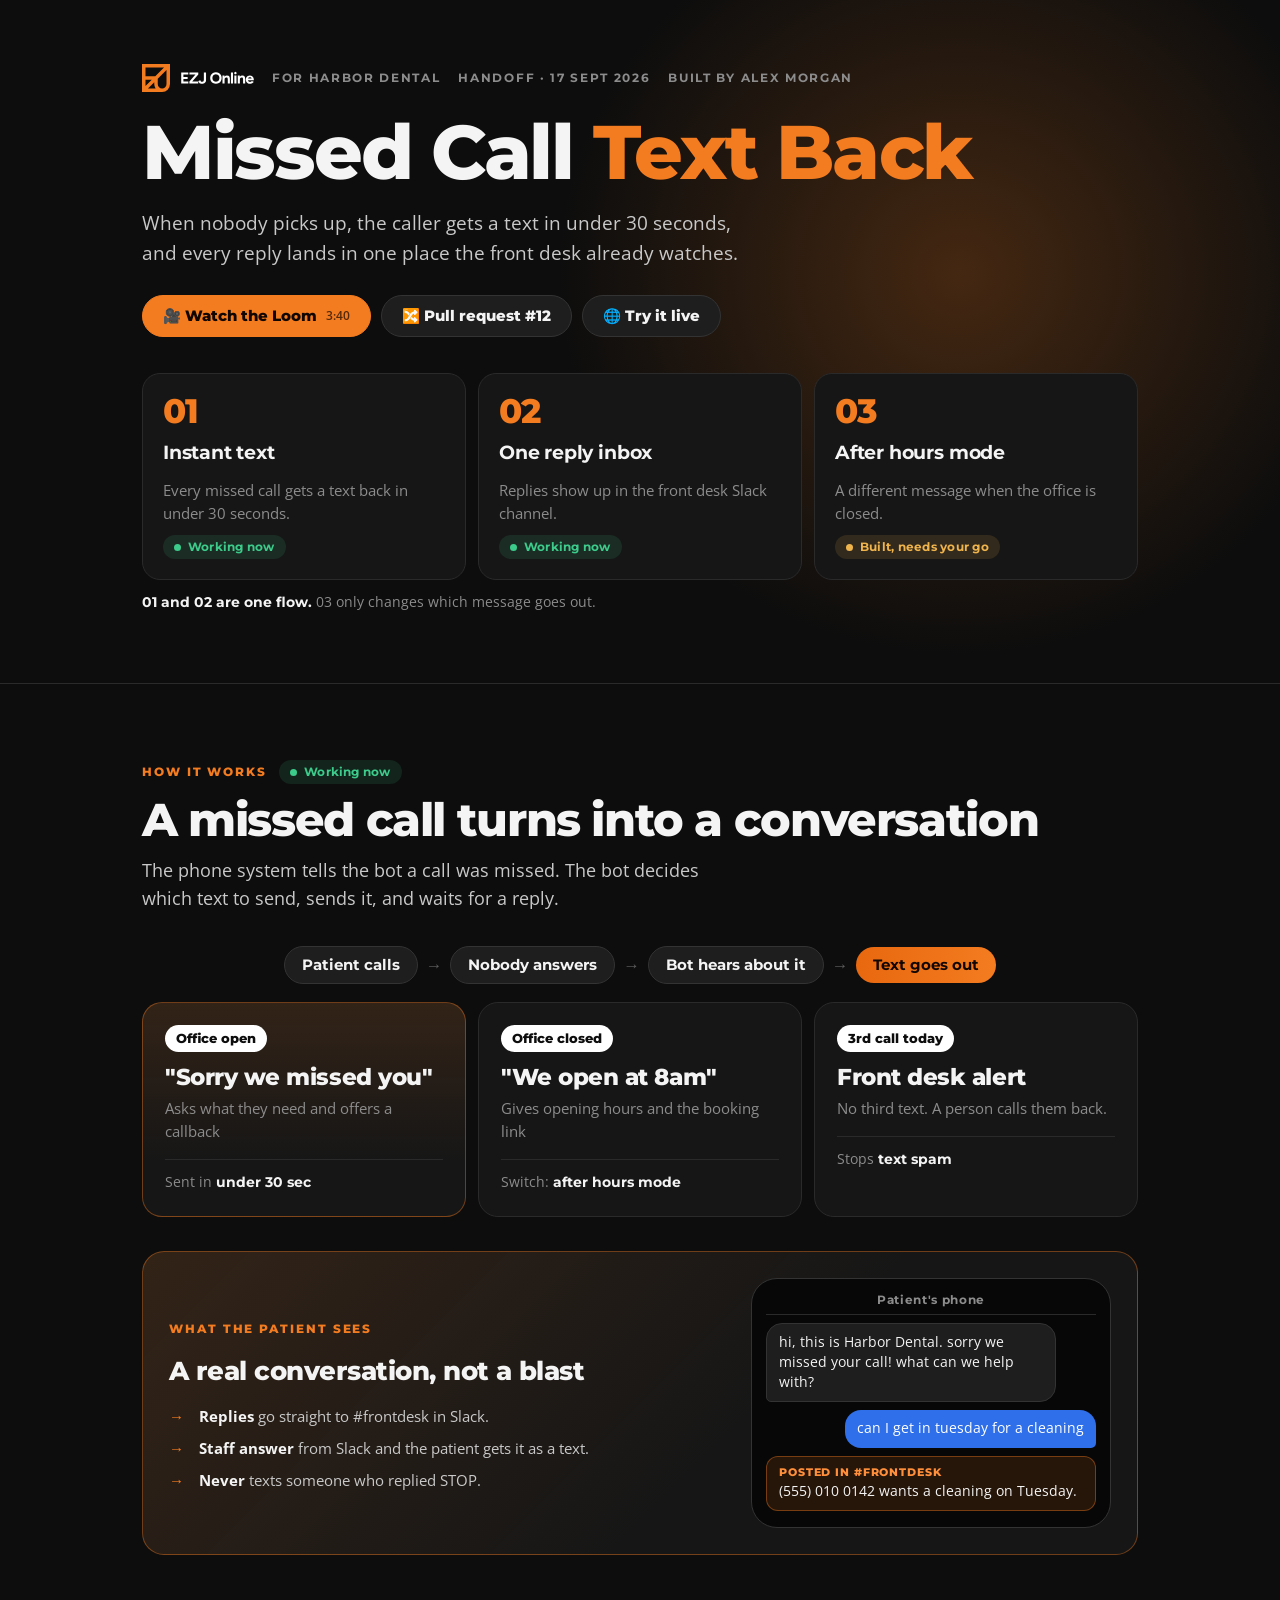
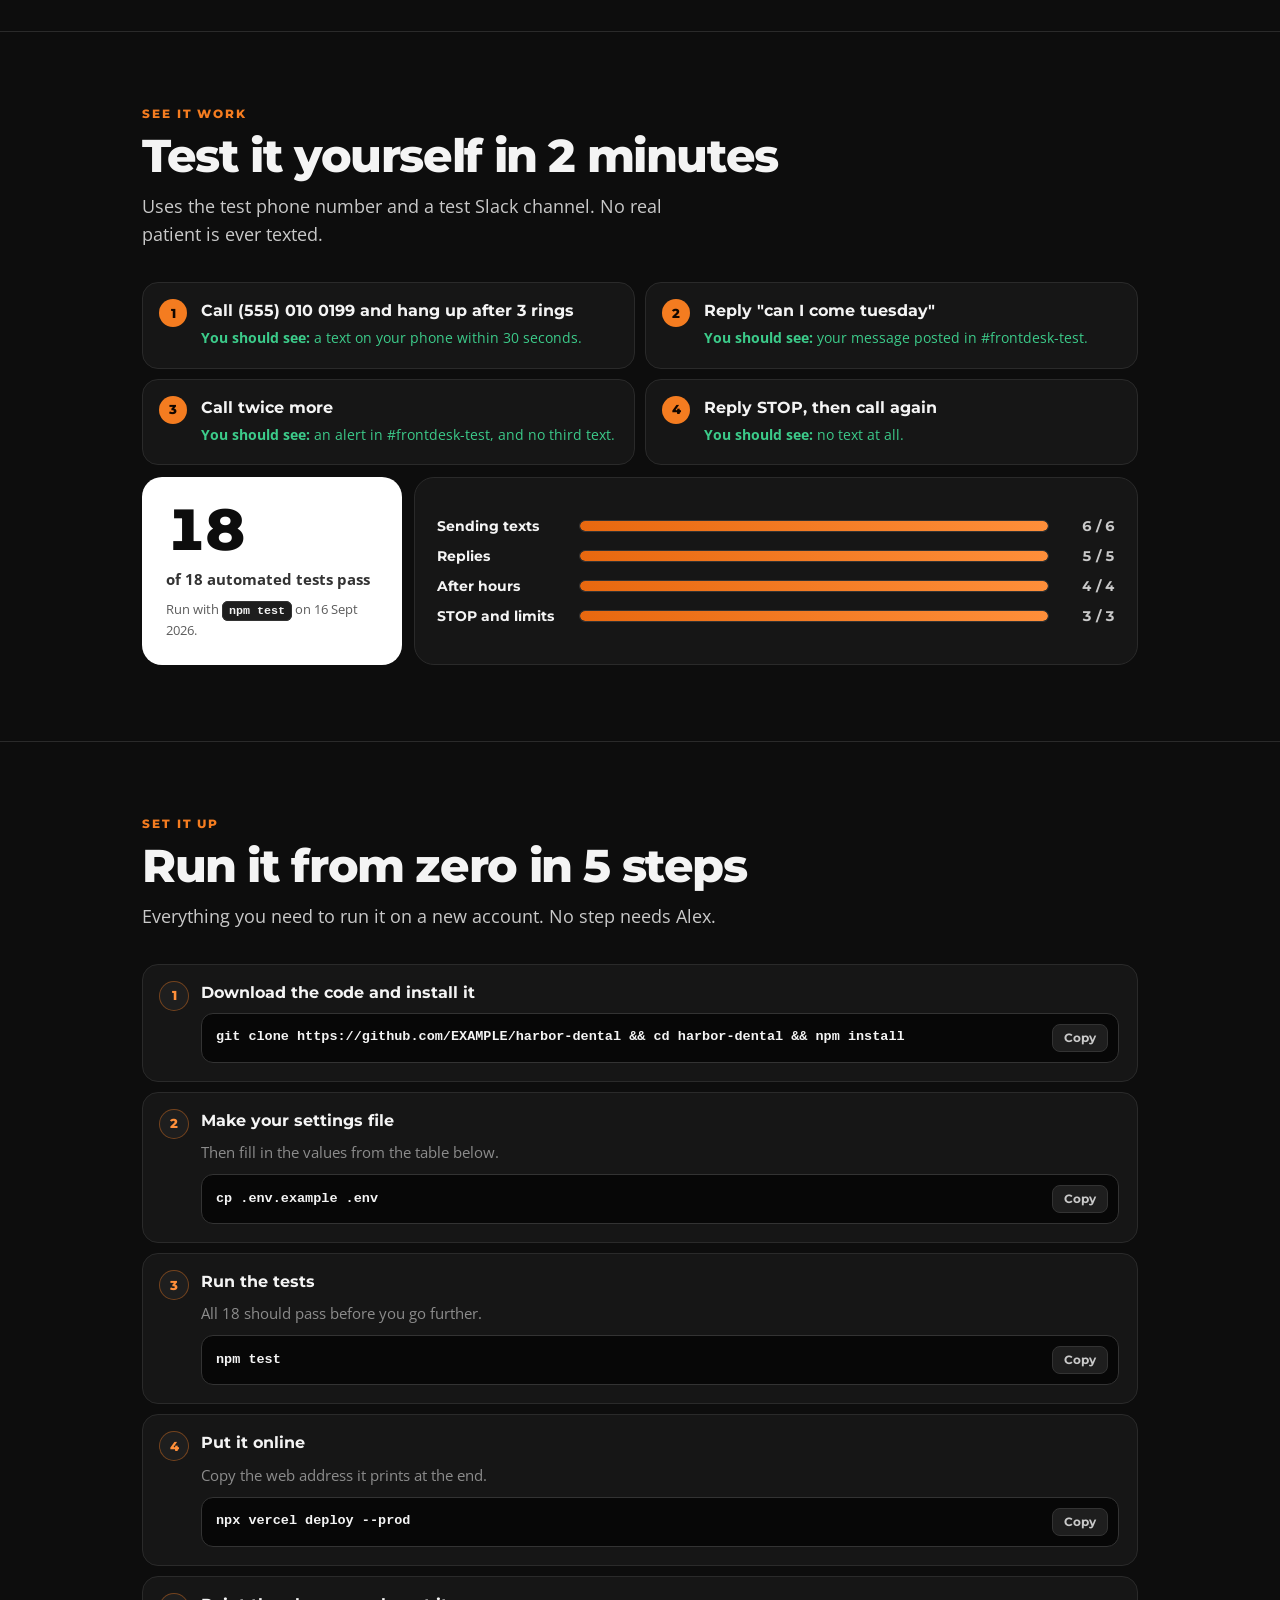
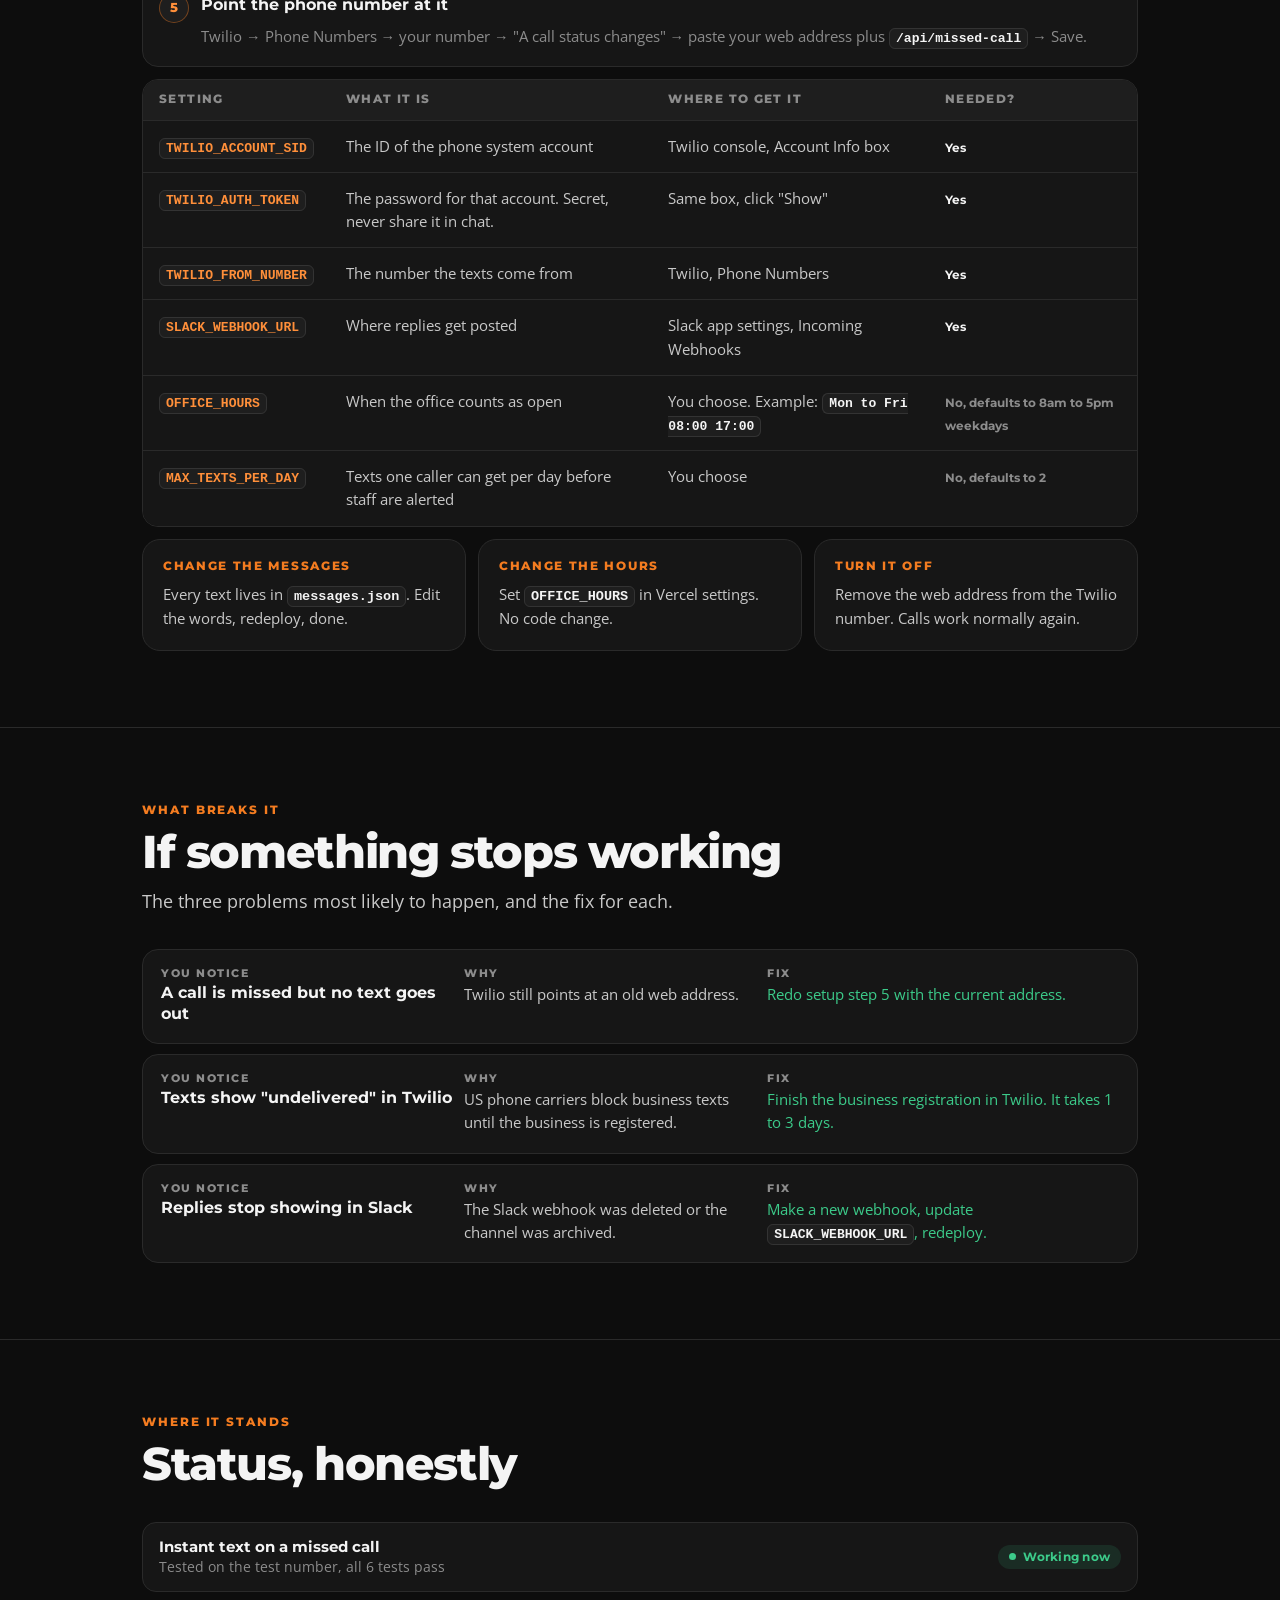
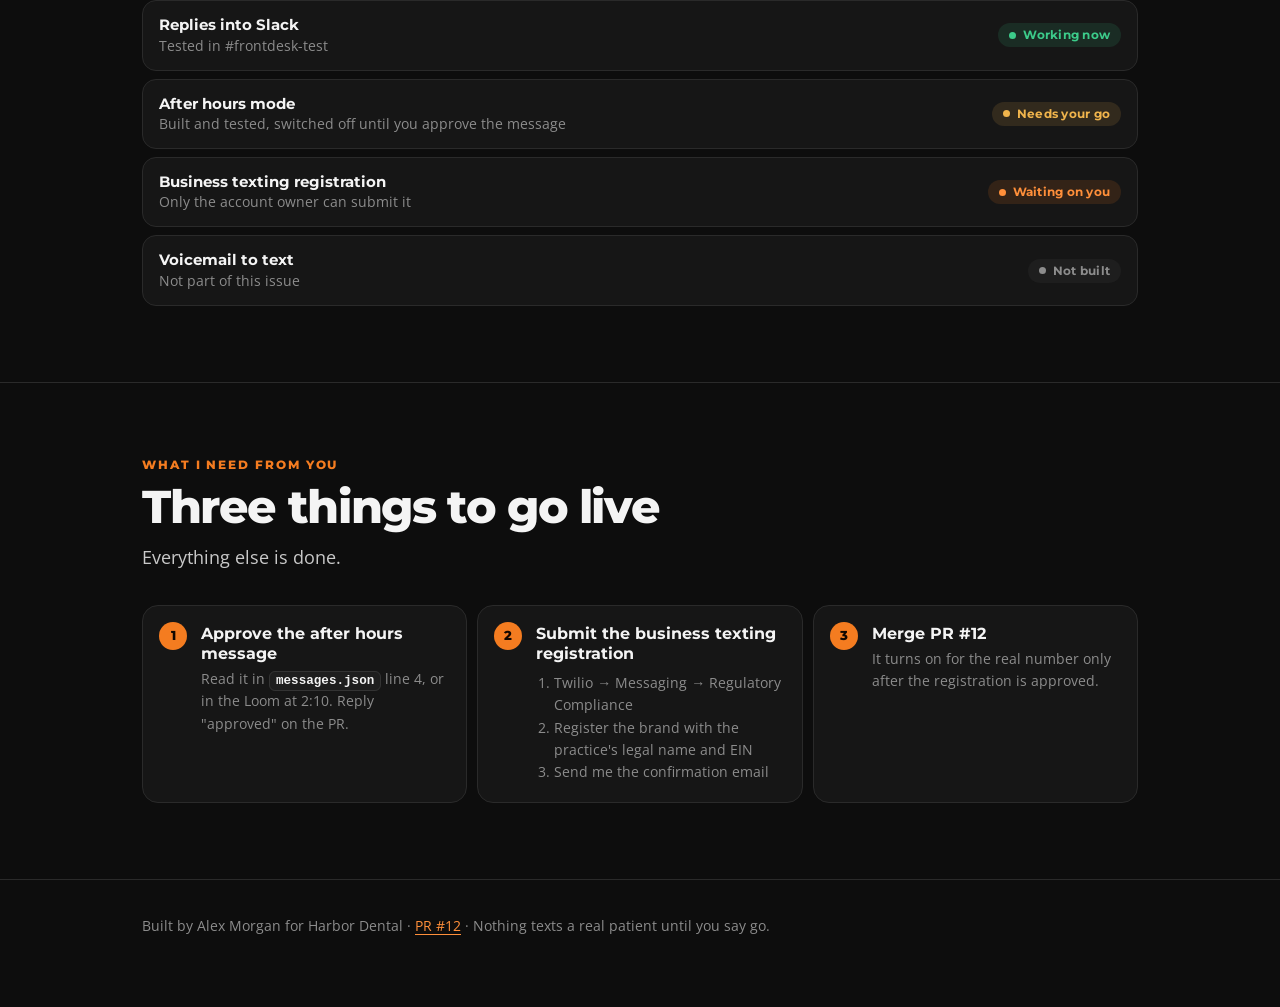
==== commit e499e763: "Locked EZJ Online logo in the handoff doc and proposal builder skills EZJ locked one logo on 2026-09" ====
--- a/skills/ezj-handoff-doc/template/handoff.html
+++ b/skills/ezj-handoff-doc/template/handoff.html
@@ -52,7 +52,8 @@
   @keyframes drift { from { transform: translate(0,0) scale(1); } to { transform: translate(-6%, 4%) scale(1.08); } }
   .hero .wrap { position: relative; }
   .by { display: flex; gap: 10px 18px; flex-wrap: wrap; align-items: center; margin-bottom: 22px; font: 700 12px/1 var(--fd); letter-spacing: .14em; text-transform: uppercase; color: var(--grey); }
-  .by img.logo { height: 22px; width: auto; display: block; }
+  .ezj-lockup{display:block;height:28px;width:auto;aspect-ratio:3995/1000;flex:none}
+  .by .ezj-lockup{height:28px;color:#fff}
   .hero h1 span { color: var(--orange); }
   .hero p.sub { margin: 18px 0 0; max-width: 56ch; font-size: 19px; color: var(--soft); }
   .links { display: flex; flex-wrap: wrap; gap: 10px; margin-top: 26px; }
@@ -238,8 +239,8 @@
 
 <header class="hero">
   <div class="wrap">
-    <!-- LOGO: never edit, retype, or move this img. check.mjs --fix-logo restores it. -->
-    <div class="by"><img class="logo" src="[data-uri]" alt="EZJ Online" width="158" height="22"><span>for Harbor Dental</span><span>Handoff · 17 Sept 2026</span><span>Built by Alex Morgan</span></div>
+    <!-- LOGO: never edit, retype, or move this svg. check.mjs --fix-logo restores it. -->
+    <div class="by"><svg class="ezj-lockup" viewBox="0 0 3995 1000" role="img" aria-label="EZJ Online"><path fill="#F47C20" fill-rule="evenodd" d="M0 0H1000V718.75A281.25 281.25 0 0 1 718.75 1000H0ZM125 125H786.61L474.11 437.5H125ZM125 562.5H349.11L125 786.61ZM875 213.39V718.75A156.25 156.25 0 0 1 562.5 718.75V525.89ZM437.5 650.89V718.75A281.25 281.25 0 0 0 484.9 875H213.39Z"/><path fill="currentColor" d="M1400.57 700V300H1653.71V371.43H1478.86V462.29H1629.71V532H1478.86V628.57H1656V700ZM1692.57 700V626.86L1909.14 373.14H1694.29V300H2010.29V373.14L1793.71 626.86H2008.57V700ZM2141.14 708Q2112 708 2089.43 698.57Q2066.86 689.14 2051.14 674.29Q2035.43 659.43 2026.29 642.29Q2017.14 625.14 2013.71 609.14L2080 584Q2089.14 609.14 2104.29 622.86Q2119.43 636.57 2142.29 636.57Q2159.43 636.57 2174.86 628.57Q2190.29 620.57 2199.71 602.86Q2209.14 585.14 2209.14 557.14V300H2286.86V580Q2286.86 609.71 2276 633.43Q2265.14 657.14 2245.43 673.71Q2225.71 690.29 2199.14 699.14Q2172.57 708 2141.14 708ZM2641.14 706.86Q2580.57 706.86 2534 680.29Q2487.43 653.71 2461.14 607.14Q2434.86 560.57 2434.86 500.57Q2434.86 439.43 2461.14 392.86Q2487.43 346.29 2533.43 320Q2579.43 293.71 2639.43 293.71Q2700 293.71 2746 320.29Q2792 346.86 2818.29 393.43Q2844.57 440 2844.57 500.57Q2844.57 560.57 2818.57 607.14Q2792.57 653.71 2746.57 680.29Q2700.57 706.86 2641.14 706.86ZM2641.14 635.43Q2677.71 635.43 2705.43 618Q2733.14 600.57 2748.86 570.29Q2764.57 540 2764.57 500.57Q2764.57 460.57 2748.57 430.29Q2732.57 400 2704.57 382.57Q2676.57 365.14 2639.43 365.14Q2603.43 365.14 2575.14 382.57Q2546.86 400 2530.86 430.29Q2514.86 460.57 2514.86 500.57Q2514.86 540 2530.86 570.29Q2546.86 600.57 2575.43 618Q2604 635.43 2641.14 635.43ZM2874.29 700V414.29H2945.14L2948.57 453.14Q2962.29 430.86 2983.71 419.14Q3005.14 407.43 3032.57 407.43Q3066.29 407.43 3090.29 421.14Q3114.29 434.86 3126.86 463.71Q3139.43 492.57 3138.86 538.29V700H3063.43V553.71Q3063.43 524.57 3056.86 508.57Q3050.29 492.57 3038.29 485.43Q3026.29 478.29 3010.29 478.29Q2981.14 477.71 2965.43 496Q2949.71 514.29 2949.71 550.29V700ZM3176 700V300H3251.43V700ZM3298.29 700V414.29H3373.71V700ZM3336 368Q3318.86 368 3305.71 355.14Q3292.57 342.29 3292.57 324.57Q3292.57 306.86 3305.71 294Q3318.86 281.14 3336 281.14Q3353.71 281.14 3366.57 294Q3379.43 306.86 3379.43 324.57Q3379.43 342.29 3366.57 355.14Q3353.71 368 3336 368ZM3420.57 700V414.29H3491.43L3494.86 453.14Q3508.57 430.86 3530 419.14Q3551.43 407.43 3578.86 407.43Q3612.57 407.43 3636.57 421.14Q3660.57 434.86 3673.14 463.71Q3685.71 492.57 3685.14 538.29V700H3609.71V553.71Q3609.71 524.57 3603.14 508.57Q3596.57 492.57 3584.57 485.43Q3572.57 478.29 3556.57 478.29Q3527.43 477.71 3511.71 496Q3496 514.29 3496 550.29V700ZM3851.43 706.86Q3809.14 706.86 3776.57 687.71Q3744 668.57 3725.43 634.86Q3706.86 601.14 3706.86 557.14Q3706.86 513.14 3726 479.43Q3745.14 445.71 3778.57 426.57Q3812 407.43 3855.43 407.43Q3893.14 407.43 3924.86 427.14Q3956.57 446.86 3975.71 484.86Q3994.86 522.86 3994.86 577.14H3785.71Q3788.57 605.71 3810.29 622.57Q3832 639.43 3859.43 639.43Q3882.86 639.43 3897.71 629.43Q3912.57 619.43 3920.57 603.43L3988 629.71Q3976 653.71 3956.86 671.14Q3937.71 688.57 3911.43 697.71Q3885.14 706.86 3851.43 706.86ZM3789.71 521.14H3913.14Q3911.43 503.43 3901.71 492.57Q3892 481.71 3878.86 476.57Q3865.71 471.43 3853.14 471.43Q3841.14 471.43 3827.14 476.29Q3813.14 481.14 3802.57 492Q3792 502.86 3789.71 521.14Z"/></svg><span>for Harbor Dental</span><span>Handoff · 17 Sept 2026</span><span>Built by Alex Morgan</span></div>
     <h1>Missed Call <span>Text Back</span></h1>
     <p class="sub">When nobody picks up, the caller gets a text in under 30 seconds, and every reply lands in one place the front desk already watches.</p>
     <div class="links">
